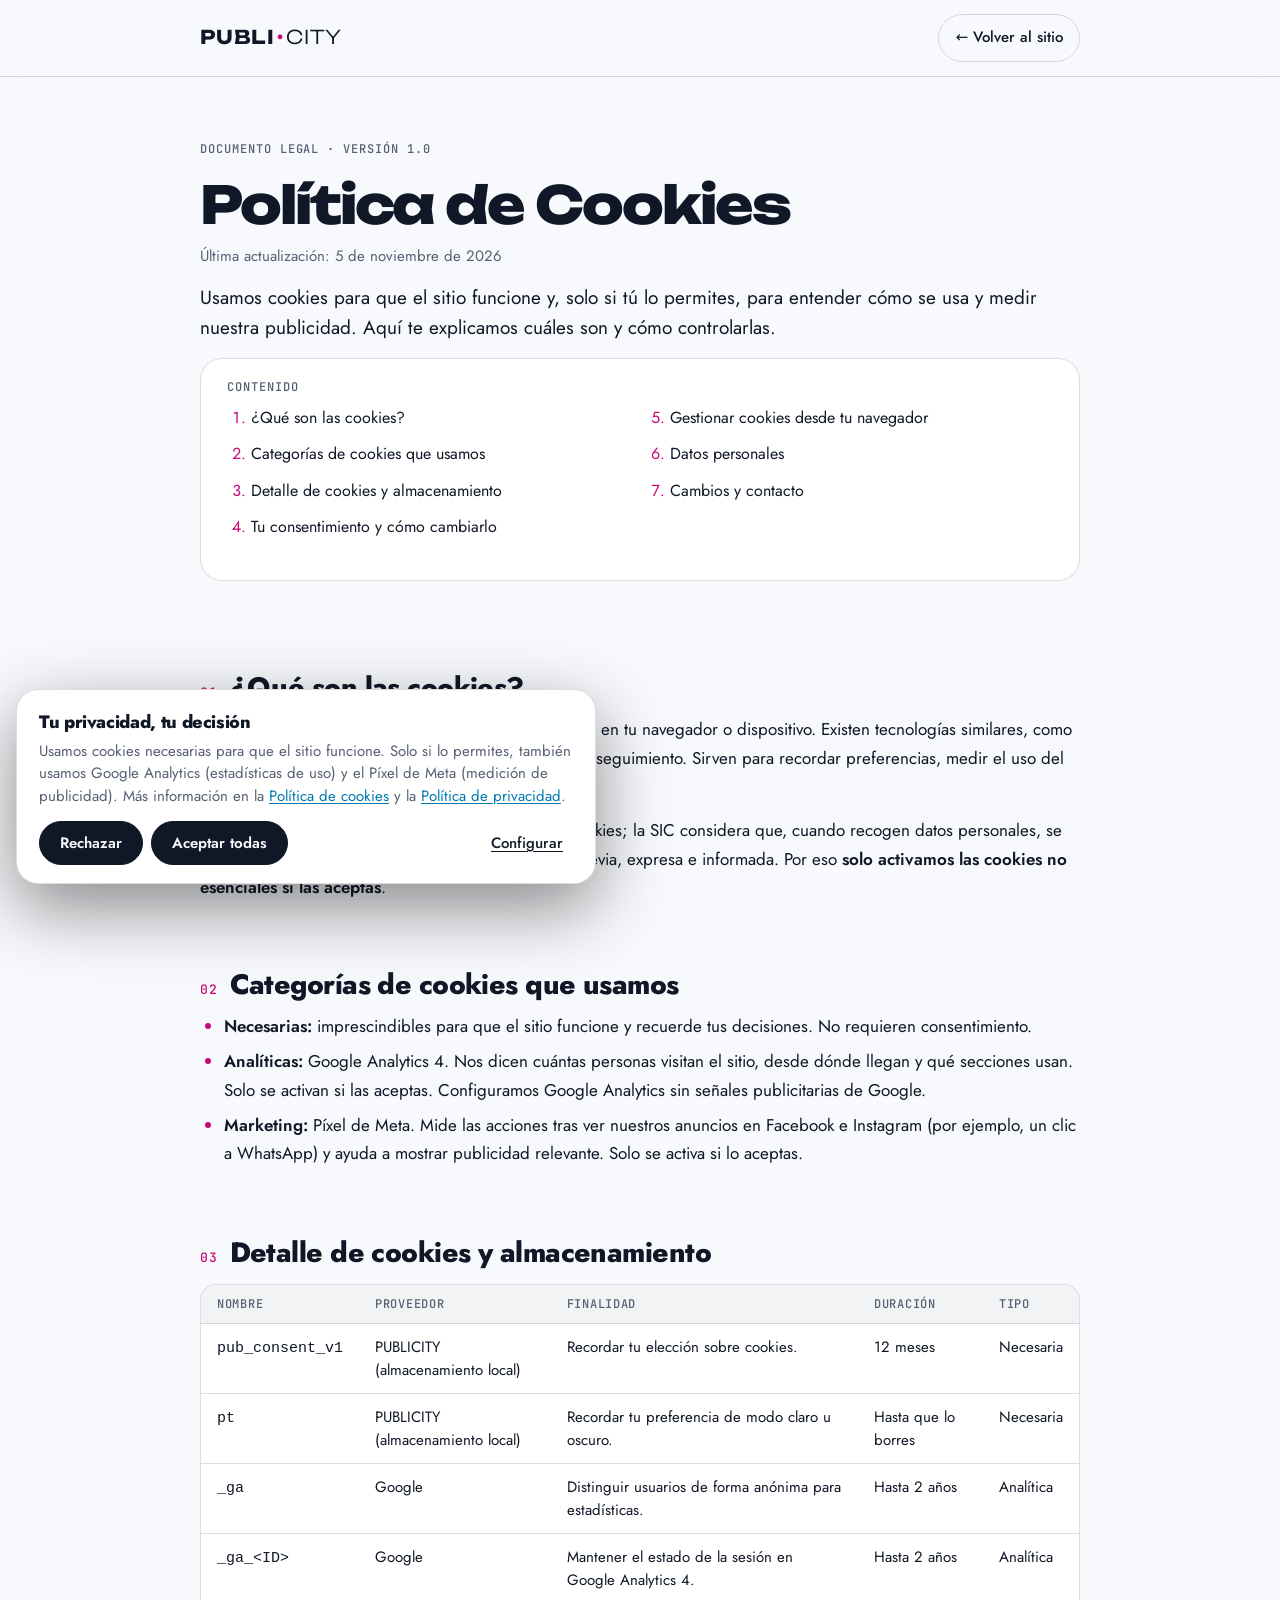
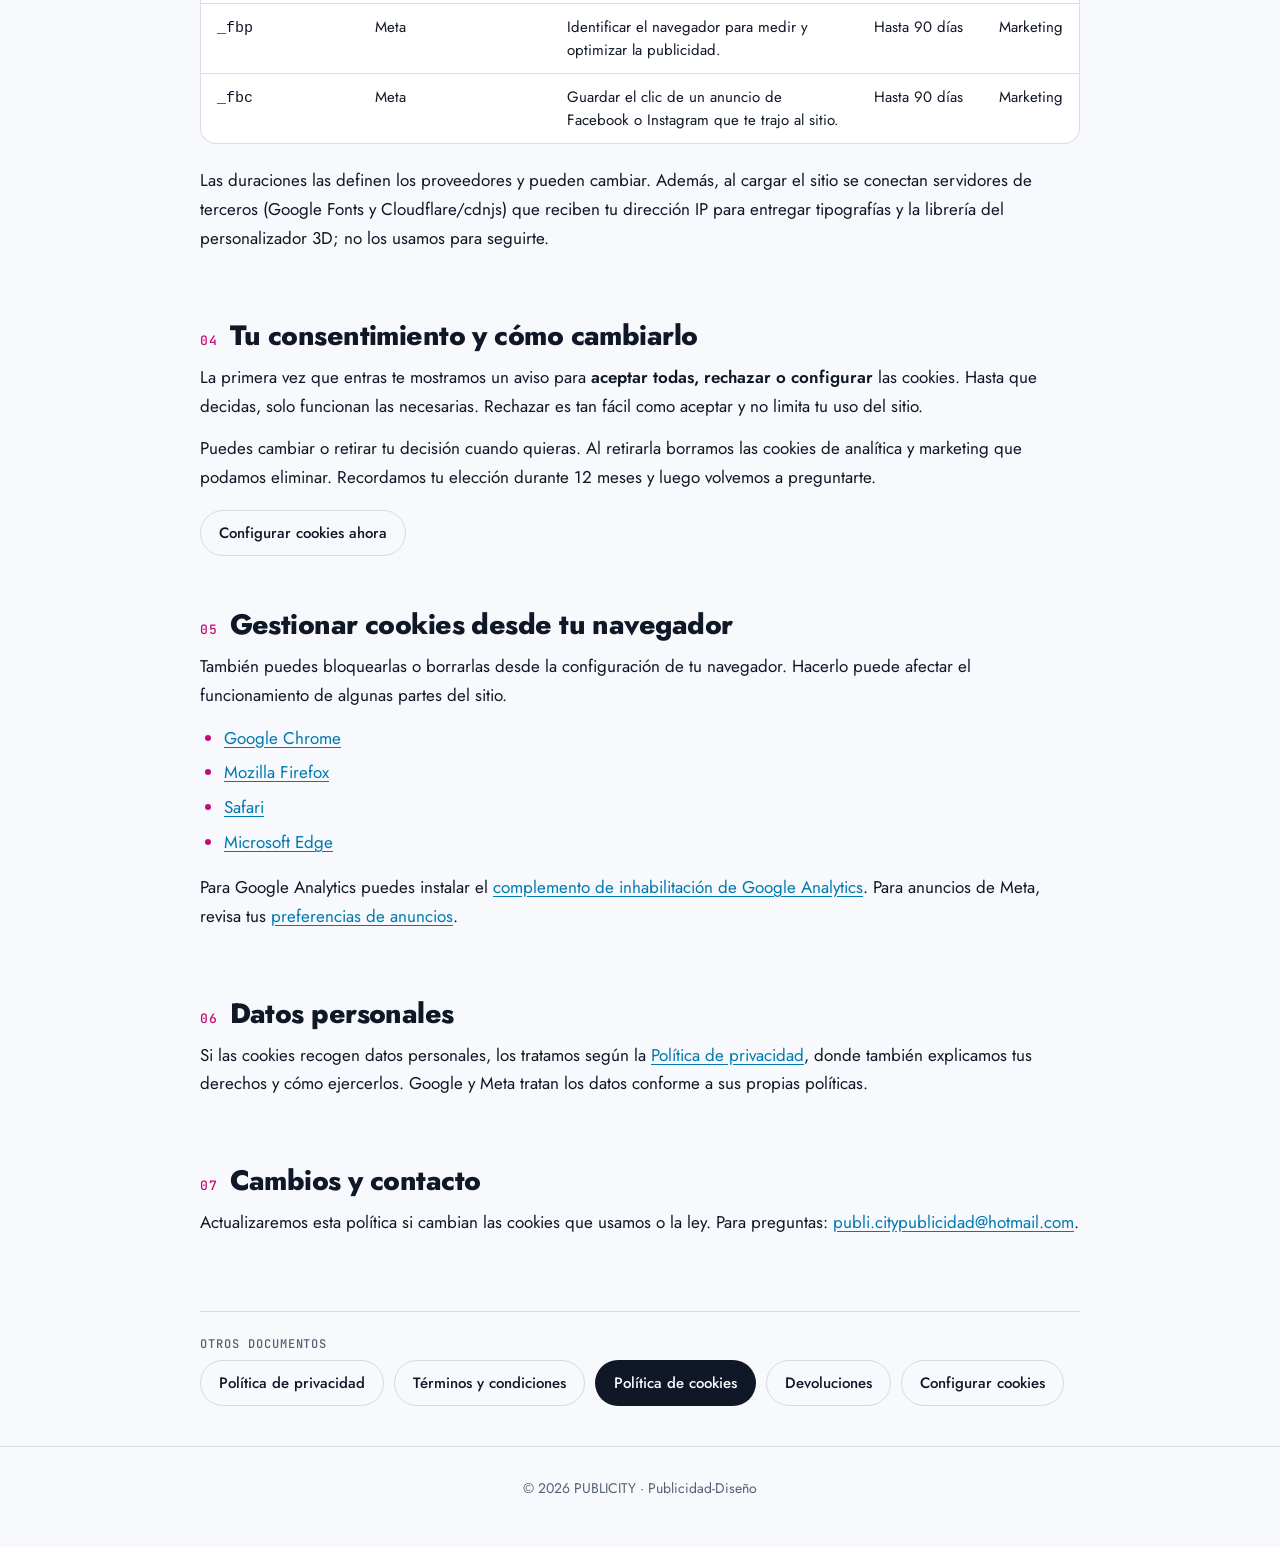
==== cookies.html @ 2b1ca053 "Add files via upload" ====
<!doctype html>
<html lang="es">
<head>
<meta charset="UTF-8">
<meta name="viewport" content="width=device-width, initial-scale=1, viewport-fit=cover">
<title>Política de Cookies — PUBLICITY</title>
<meta name="description" content="Qué cookies usa el sitio de PUBLICITY, para qué sirven, cuánto duran y cómo aceptarlas, rechazarlas o cambiarlas.">
<meta name="robots" content="index,follow">
<link rel="icon" href="favicon.ico" sizes="any">
<link rel="icon" type="image/png" sizes="32x32" href="img/logo/favicon-32.png">
<link rel="apple-touch-icon" href="img/logo/apple-touch-icon.png">
<link rel="preconnect" href="https://fonts.googleapis.com">
<link rel="preconnect" href="https://fonts.gstatic.com" crossorigin>
<link href="https://fonts.googleapis.com/css2?family=Jost:wght@300;400;500;600;800&family=Unbounded:wght@300;800&family=JetBrains+Mono:wght@400;500&display=swap" rel="stylesheet">
<link rel="stylesheet" href="css/legal.css">
</head>
<body class="lg-body">
<header class="lg-h"><a class="logo" href="index.html" aria-label="PUBLICITY, ir al inicio"><b>publi</b><u>·</u><span>city</span></a><a class="lg-back" href="index.html">← Volver al sitio</a></header>
<main class="lg">
<span class="mono">Documento legal · Versión <span data-l="version">1.0</span></span>
<h1>Política de Cookies</h1>
<p class="lg-up">Última actualización: <span data-l="actualizacion">5 de noviembre de 2026</span></p>
<p class="lg-lead">Usamos cookies para que el sitio funcione y, solo si tú lo permites, para entender cómo se usa y medir nuestra publicidad. Aquí te explicamos cuáles son y cómo controlarlas.</p>
<nav class="lg-toc" aria-label="Contenido"><b>Contenido</b><ol>
<li><a href="#que">¿Qué son las cookies?</a></li>
<li><a href="#categorias">Categorías de cookies que usamos</a></li>
<li><a href="#tabla">Detalle de cookies y almacenamiento</a></li>
<li><a href="#consentimiento">Tu consentimiento y cómo cambiarlo</a></li>
<li><a href="#navegador">Gestionar cookies desde tu navegador</a></li>
<li><a href="#datos">Datos personales</a></li>
<li><a href="#cambios">Cambios y contacto</a></li>
</ol></nav>
<section id="que"><h2><small>01</small>¿Qué son las cookies?</h2>
<p>Las cookies son pequeños archivos que un sitio guarda en tu navegador o dispositivo. Existen tecnologías similares, como el almacenamiento local (<em>localStorage</em>) y los píxeles de seguimiento. Sirven para recordar preferencias, medir el uso del sitio o personalizar publicidad.</p>
<p>En Colombia no existe una norma específica sobre cookies; la SIC considera que, cuando recogen datos personales, se aplica la Ley 1581 de 2012, que exige autorización previa, expresa e informada. Por eso <strong>solo activamos las cookies no esenciales si las aceptas</strong>.</p>
</section>
<section id="categorias"><h2><small>02</small>Categorías de cookies que usamos</h2>
<ul>
<li><strong>Necesarias:</strong> imprescindibles para que el sitio funcione y recuerde tus decisiones. No requieren consentimiento.</li>
<li><strong>Analíticas:</strong> Google Analytics 4. Nos dicen cuántas personas visitan el sitio, desde dónde llegan y qué secciones usan. Solo se activan si las aceptas. Configuramos Google Analytics sin señales publicitarias de Google.</li>
<li><strong>Marketing:</strong> Píxel de Meta. Mide las acciones tras ver nuestros anuncios en Facebook e Instagram (por ejemplo, un clic a WhatsApp) y ayuda a mostrar publicidad relevante. Solo se activa si lo aceptas.</li>
</ul>
</section>
<section id="tabla"><h2><small>03</small>Detalle de cookies y almacenamiento</h2>
<div class="lg-t"><table>
<thead><tr><th>Nombre</th><th>Proveedor</th><th>Finalidad</th><th>Duración</th><th>Tipo</th></tr></thead>
<tbody>
<tr><td><code>pub_consent_v1</code></td><td>PUBLICITY (almacenamiento local)</td><td>Recordar tu elección sobre cookies.</td><td>12 meses</td><td>Necesaria</td></tr>
<tr><td><code>pt</code></td><td>PUBLICITY (almacenamiento local)</td><td>Recordar tu preferencia de modo claro u oscuro.</td><td>Hasta que lo borres</td><td>Necesaria</td></tr>
<tr><td><code>_ga</code></td><td>Google</td><td>Distinguir usuarios de forma anónima para estadísticas.</td><td>Hasta 2 años</td><td>Analítica</td></tr>
<tr><td><code>_ga_&lt;ID&gt;</code></td><td>Google</td><td>Mantener el estado de la sesión en Google Analytics 4.</td><td>Hasta 2 años</td><td>Analítica</td></tr>
<tr><td><code>_fbp</code></td><td>Meta</td><td>Identificar el navegador para medir y optimizar la publicidad.</td><td>Hasta 90 días</td><td>Marketing</td></tr>
<tr><td><code>_fbc</code></td><td>Meta</td><td>Guardar el clic de un anuncio de Facebook o Instagram que te trajo al sitio.</td><td>Hasta 90 días</td><td>Marketing</td></tr>
</tbody></table></div>
<p>Las duraciones las definen los proveedores y pueden cambiar. Además, al cargar el sitio se conectan servidores de terceros (Google Fonts y Cloudflare/cdnjs) que reciben tu dirección IP para entregar tipografías y la librería del personalizador 3D; no los usamos para seguirte.</p>
</section>
<section id="consentimiento"><h2><small>04</small>Tu consentimiento y cómo cambiarlo</h2>
<p>La primera vez que entras te mostramos un aviso para <strong>aceptar todas, rechazar o configurar</strong> las cookies. Hasta que decidas, solo funcionan las necesarias. Rechazar es tan fácil como aceptar y no limita tu uso del sitio.</p>
<p>Puedes cambiar o retirar tu decisión cuando quieras. Al retirarla borramos las cookies de analítica y marketing que podamos eliminar. Recordamos tu elección durante 12 meses y luego volvemos a preguntarte.</p>
<div class="lg-x" style="margin-top:18px;padding-top:0;border:0"><div><button type="button" data-ck-open>Configurar cookies ahora</button></div></div>
</section>
<section id="navegador"><h2><small>05</small>Gestionar cookies desde tu navegador</h2>
<p>También puedes bloquearlas o borrarlas desde la configuración de tu navegador. Hacerlo puede afectar el funcionamiento de algunas partes del sitio.</p>
<ul>
<li><a href="https://support.google.com/chrome/answer/95647" target="_blank" rel="noopener">Google Chrome</a></li>
<li><a href="https://support.mozilla.org/es/kb/habilitar-y-deshabilitar-cookies-sitios-web-rastrear-preferencias" target="_blank" rel="noopener">Mozilla Firefox</a></li>
<li><a href="https://support.apple.com/es-es/guide/safari/sfri11471/mac" target="_blank" rel="noopener">Safari</a></li>
<li><a href="https://support.microsoft.com/es-es/microsoft-edge/eliminar-las-cookies-en-microsoft-edge-63947406-40ac-c3b8-57b9-2a946a29ae09" target="_blank" rel="noopener">Microsoft Edge</a></li>
</ul>
<p>Para Google Analytics puedes instalar el <a href="https://tools.google.com/dlpage/gaoptout" target="_blank" rel="noopener">complemento de inhabilitación de Google Analytics</a>. Para anuncios de Meta, revisa tus <a href="https://www.facebook.com/adpreferences" target="_blank" rel="noopener">preferencias de anuncios</a>.</p>
</section>
<section id="datos"><h2><small>06</small>Datos personales</h2>
<p>Si las cookies recogen datos personales, los tratamos según la <a href="privacidad.html">Política de privacidad</a>, donde también explicamos tus derechos y cómo ejercerlos. Google y Meta tratan los datos conforme a sus propias políticas.</p>
</section>
<section id="cambios"><h2><small>07</small>Cambios y contacto</h2>
<p>Actualizaremos esta política si cambian las cookies que usamos o la ley. Para preguntas: <a href="mailto:publi.citypublicidad@hotmail.com"><span data-l="correo">publi.citypublicidad@hotmail.com</span></a>.</p>
</section>
<nav class="lg-x" aria-label="Otros documentos legales"><b>Otros documentos</b><div>
<a href="privacidad.html">Política de privacidad</a><a href="terminos.html">Términos y condiciones</a><a href="cookies.html" aria-current="page">Política de cookies</a><a href="devoluciones.html">Devoluciones</a><button type="button" data-ck-open>Configurar cookies</button></div></nav>
</main>
<footer class="lg-f">© <span id="yr"></span> PUBLICITY · Publicidad-Diseño</footer>
<script src="js/legal-config.js"></script>
<script>
(function(){var L=window.LEGAL||{};document.querySelectorAll("[data-l]").forEach(function(e){var v=L[e.getAttribute("data-l")];if(v){e.textContent=v;if(/^\[/.test(v))e.classList.add("ph")}else if(/^\[/.test(e.textContent))e.classList.add("ph")});document.getElementById("yr").textContent=new Date().getFullYear()})();
</script>
<script src="js/consent.js"></script>
</body>
</html>
---- css/legal.css ----
/* Páginas legales · PUBLICITY */
:root{--bg:#0b0c0e;--bg2:#17191c;--card:#15171a;--ink:#e9ecef;--mut:#a3aab4;--line:rgba(233,236,239,.16);--c:#00b4ee;--m:#ec0e8f;--r:22px;--hl:#ffd21f;box-sizing:border-box}
@media(prefers-color-scheme:light){:root{--bg:#f7f9fc;--bg2:#ecf1f8;--card:#ffffff;--ink:#101827;--mut:#566074;--line:rgba(16,24,39,.14);--c:#0079b0;--m:#c40b78}}
*,*:before,*:after{box-sizing:inherit}
html{scroll-behavior:smooth;scroll-padding-top:90px}
@media(prefers-reduced-motion:reduce){html{scroll-behavior:auto}}
body.lg-body{margin:0;background:var(--bg);color:var(--ink);font:400 17px/1.7 "Jost",system-ui,sans-serif;-webkit-font-smoothing:antialiased;overflow-x:hidden}
.lg-body a{color:var(--c);text-underline-offset:3px}
.lg-body a:hover{color:var(--m)}
.lg-h{position:sticky;top:0;z-index:50;display:flex;justify-content:space-between;align-items:center;gap:16px;padding:14px max(20px,calc((100vw - 880px)/2));background:color-mix(in srgb,var(--bg) 82%,transparent);backdrop-filter:blur(14px);border-bottom:1px solid var(--line)}
.lg-h .logo{font:800 19px/1 "Unbounded",sans-serif;text-transform:uppercase;letter-spacing:.04em;color:var(--ink);text-decoration:none;display:flex}
.lg-h .logo u{text-decoration:none;color:var(--m);margin:0 .12em}.lg-h .logo span{font-weight:300}
.lg-back{font-weight:500;font-size:15px;text-decoration:none;padding:10px 16px;border:1.5px solid var(--line);border-radius:999px;color:var(--ink)!important;transition:background .25s,color .25s}
.lg-back:hover{background:var(--ink);color:var(--bg)!important}
.lg{width:min(880px,100% - 40px);margin:0 auto;padding:56px 0 40px}
.lg .mono{font:500 12px/1 "JetBrains Mono",monospace;letter-spacing:.08em;text-transform:uppercase;color:var(--mut)}
.lg h1{margin:16px 0 10px;font:800 clamp(30px,5.4vw,52px)/1.08 "Unbounded",sans-serif;letter-spacing:-.04em}
.lg-up{margin:0 0 30px;color:var(--mut);font-size:15px}
.lg-lead{font-size:19px;line-height:1.6;color:var(--ink);margin:0 0 28px}
.lg-toc{background:var(--card);border:1px solid var(--line);border-radius:var(--r);padding:22px 26px;margin-bottom:44px}
.lg-toc b{display:block;margin-bottom:10px;font:500 12px/1 "JetBrains Mono",monospace;letter-spacing:.08em;text-transform:uppercase;color:var(--mut)}
.lg-toc ol{margin:0;padding-left:22px;columns:2;column-gap:36px;font-size:16px;line-height:1.9}
@media(max-width:640px){.lg-toc ol{columns:1}}
.lg-toc a{text-decoration:none;color:var(--ink)}.lg-toc a:hover{color:var(--c)}
.lg section{padding:8px 0 6px}
.lg h2{margin:38px 0 10px;font:800 clamp(22px,3vw,28px)/1.2 "Jost",sans-serif;letter-spacing:-.02em;display:flex;gap:12px;align-items:baseline}
.lg h2 small{font:500 13px/1 "JetBrains Mono",monospace;color:var(--m);letter-spacing:.06em}
.lg h3{margin:22px 0 6px;font:600 19px/1.3 "Jost",sans-serif}
.lg p{margin:0 0 14px}
.lg ul,.lg ol{margin:0 0 16px;padding-left:24px}
.lg li{margin-bottom:6px}
.lg li::marker{color:var(--m)}
.lg strong{font-weight:600}
.lg-note{margin:18px 0;padding:16px 20px;border-radius:16px;background:color-mix(in srgb,var(--c) 10%,var(--card));border:1px solid color-mix(in srgb,var(--c) 40%,var(--line));font-size:16px}
.lg-note p:last-child{margin:0}
.lg-warn{background:color-mix(in srgb,var(--hl) 12%,var(--card));border-color:color-mix(in srgb,var(--hl) 55%,var(--line))}
.ph{background:var(--hl);color:#101827;padding:1px 6px;border-radius:6px;font-weight:600;font-size:.94em}
.lg-t{overflow-x:auto;margin:14px 0 22px;border:1px solid var(--line);border-radius:16px;background:var(--card)}
.lg-t table{border-collapse:collapse;width:100%;min-width:620px;font-size:15px;line-height:1.5}
.lg-t th,.lg-t td{text-align:left;vertical-align:top;padding:12px 16px;border-bottom:1px solid var(--line)}
.lg-t th{font:500 12px/1.2 "JetBrains Mono",monospace;letter-spacing:.06em;text-transform:uppercase;color:var(--mut);background:color-mix(in srgb,var(--ink) 5%,transparent)}
.lg-t tr:last-child td{border-bottom:0}
.lg-x{margin-top:54px;padding-top:26px;border-top:1px solid var(--line)}
.lg-x b{display:block;margin-bottom:10px;font:500 12px/1 "JetBrains Mono",monospace;letter-spacing:.08em;text-transform:uppercase;color:var(--mut)}
.lg-x div{display:flex;flex-wrap:wrap;gap:10px}
.lg-x a,.lg-x button{padding:11px 18px;border:1.5px solid var(--line);border-radius:999px;background:transparent;color:var(--ink);font:500 15px "Jost",sans-serif;text-decoration:none;cursor:pointer;transition:background .25s,color .25s}
.lg-x a:hover,.lg-x button:hover{background:var(--ink);color:var(--bg)}
.lg-x a[aria-current]{background:var(--ink);color:var(--bg)}
.lg-f{padding:30px 20px 46px;text-align:center;color:var(--mut);font-size:14px;border-top:1px solid var(--line)}
@media print{.lg-h,.lg-x,.lg-f,.ck,.ckm{display:none!important}body.lg-body{background:#fff;color:#000}.lg a{color:#000}}
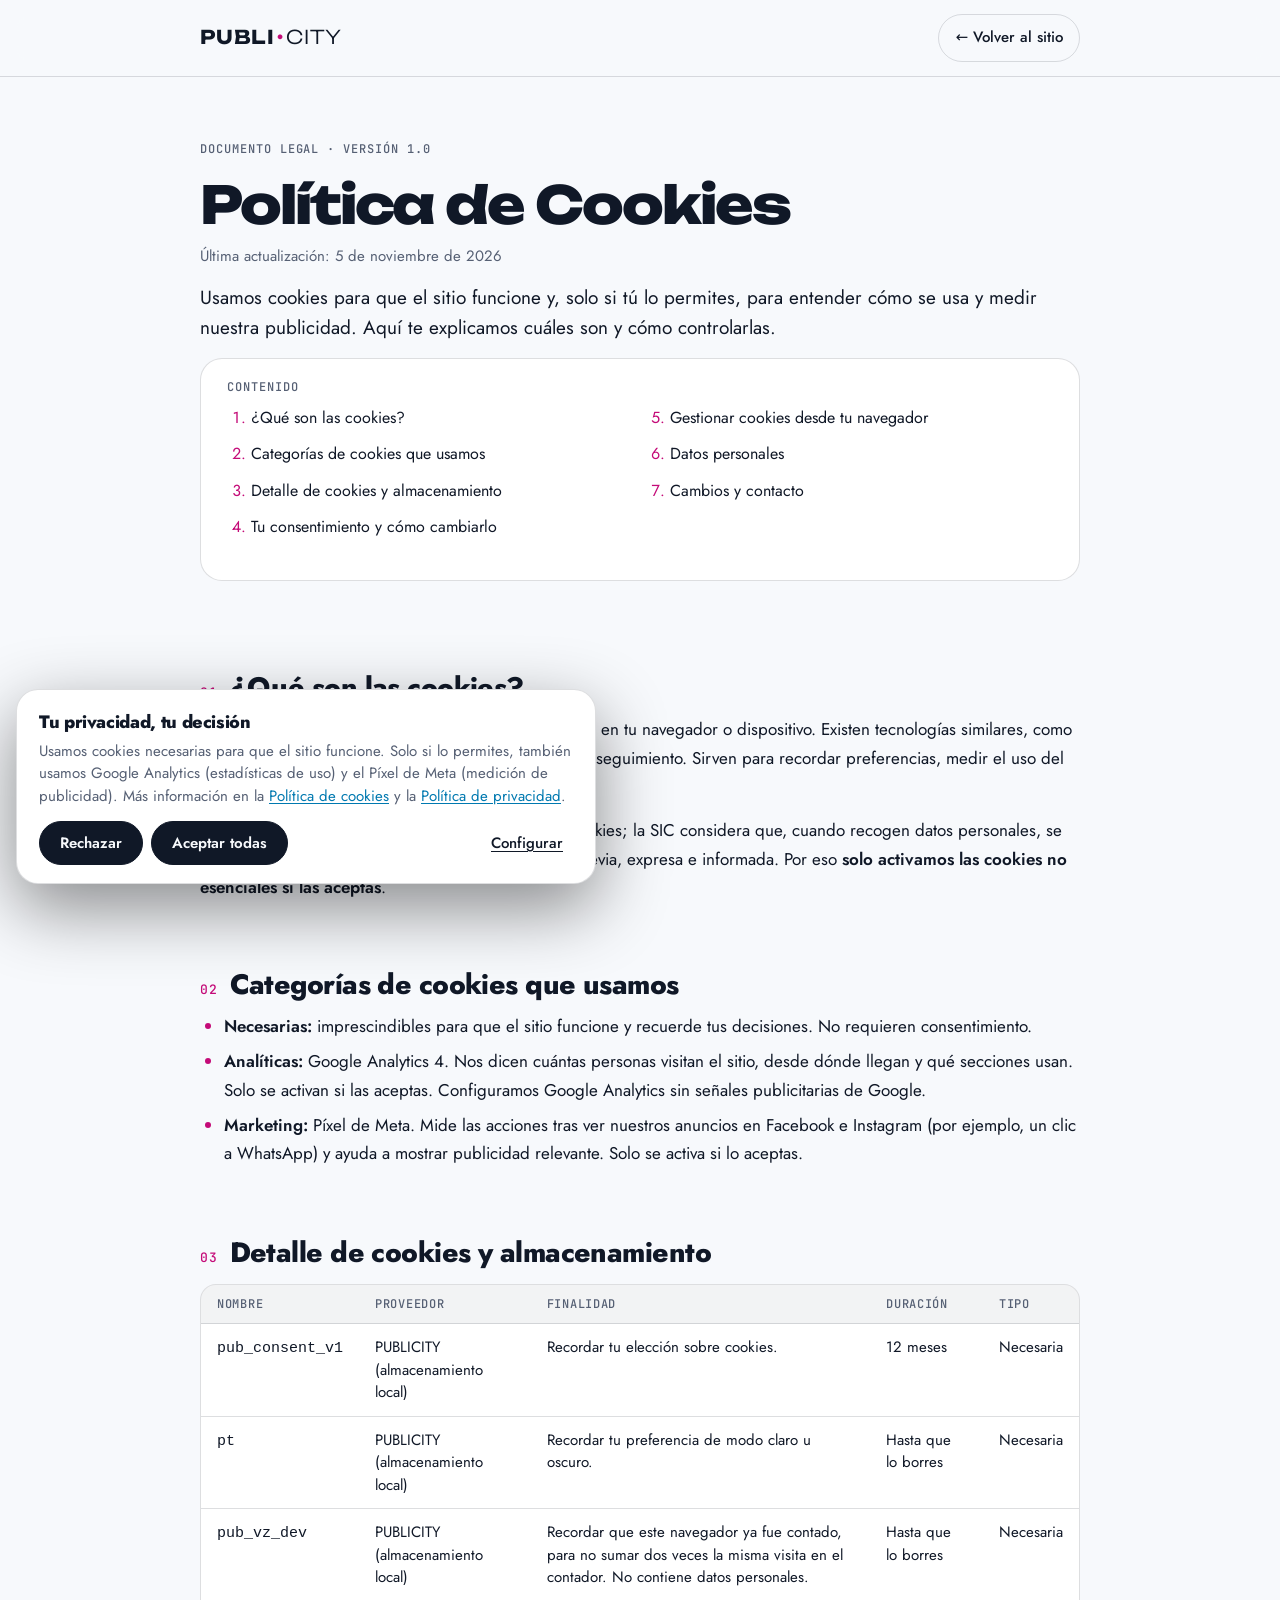
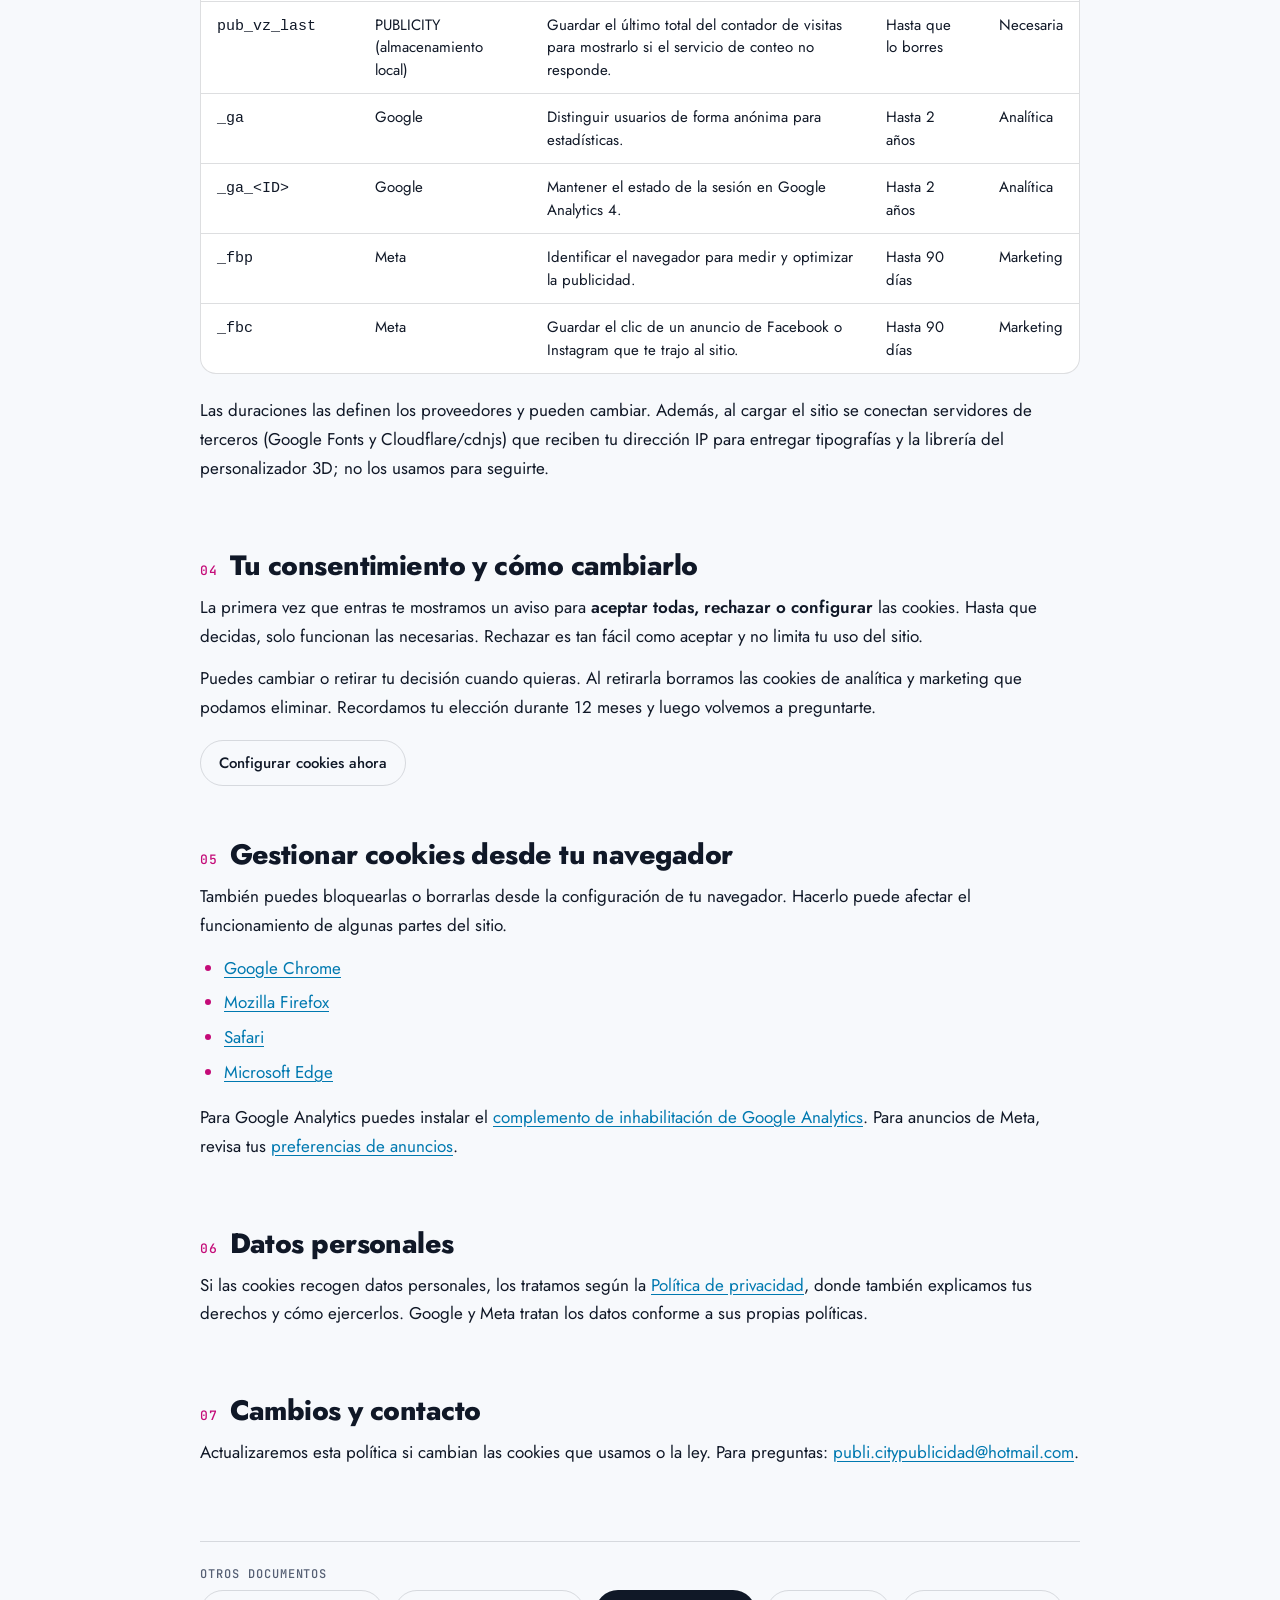
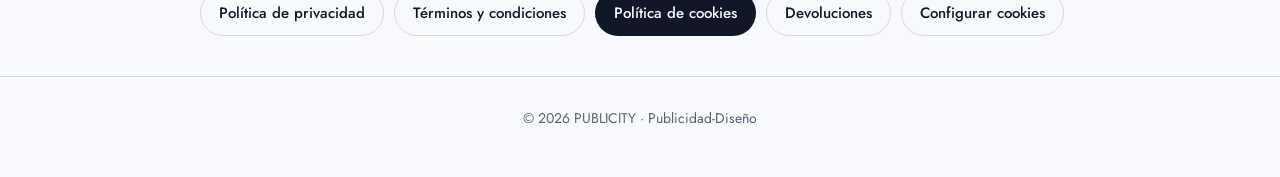
==== commit f8240654: "Add files via upload" ====
--- a/cookies.html
+++ b/cookies.html
@@ -47,6 +47,8 @@
 <tbody>
 <tr><td><code>pub_consent_v1</code></td><td>PUBLICITY (almacenamiento local)</td><td>Recordar tu elección sobre cookies.</td><td>12 meses</td><td>Necesaria</td></tr>
 <tr><td><code>pt</code></td><td>PUBLICITY (almacenamiento local)</td><td>Recordar tu preferencia de modo claro u oscuro.</td><td>Hasta que lo borres</td><td>Necesaria</td></tr>
+<tr><td><code>pub_vz_dev</code></td><td>PUBLICITY (almacenamiento local)</td><td>Recordar que este navegador ya fue contado, para no sumar dos veces la misma visita en el contador. No contiene datos personales.</td><td>Hasta que lo borres</td><td>Necesaria</td></tr>
+<tr><td><code>pub_vz_last</code></td><td>PUBLICITY (almacenamiento local)</td><td>Guardar el último total del contador de visitas para mostrarlo si el servicio de conteo no responde.</td><td>Hasta que lo borres</td><td>Necesaria</td></tr>
 <tr><td><code>_ga</code></td><td>Google</td><td>Distinguir usuarios de forma anónima para estadísticas.</td><td>Hasta 2 años</td><td>Analítica</td></tr>
 <tr><td><code>_ga_&lt;ID&gt;</code></td><td>Google</td><td>Mantener el estado de la sesión en Google Analytics 4.</td><td>Hasta 2 años</td><td>Analítica</td></tr>
 <tr><td><code>_fbp</code></td><td>Meta</td><td>Identificar el navegador para medir y optimizar la publicidad.</td><td>Hasta 90 días</td><td>Marketing</td></tr>
